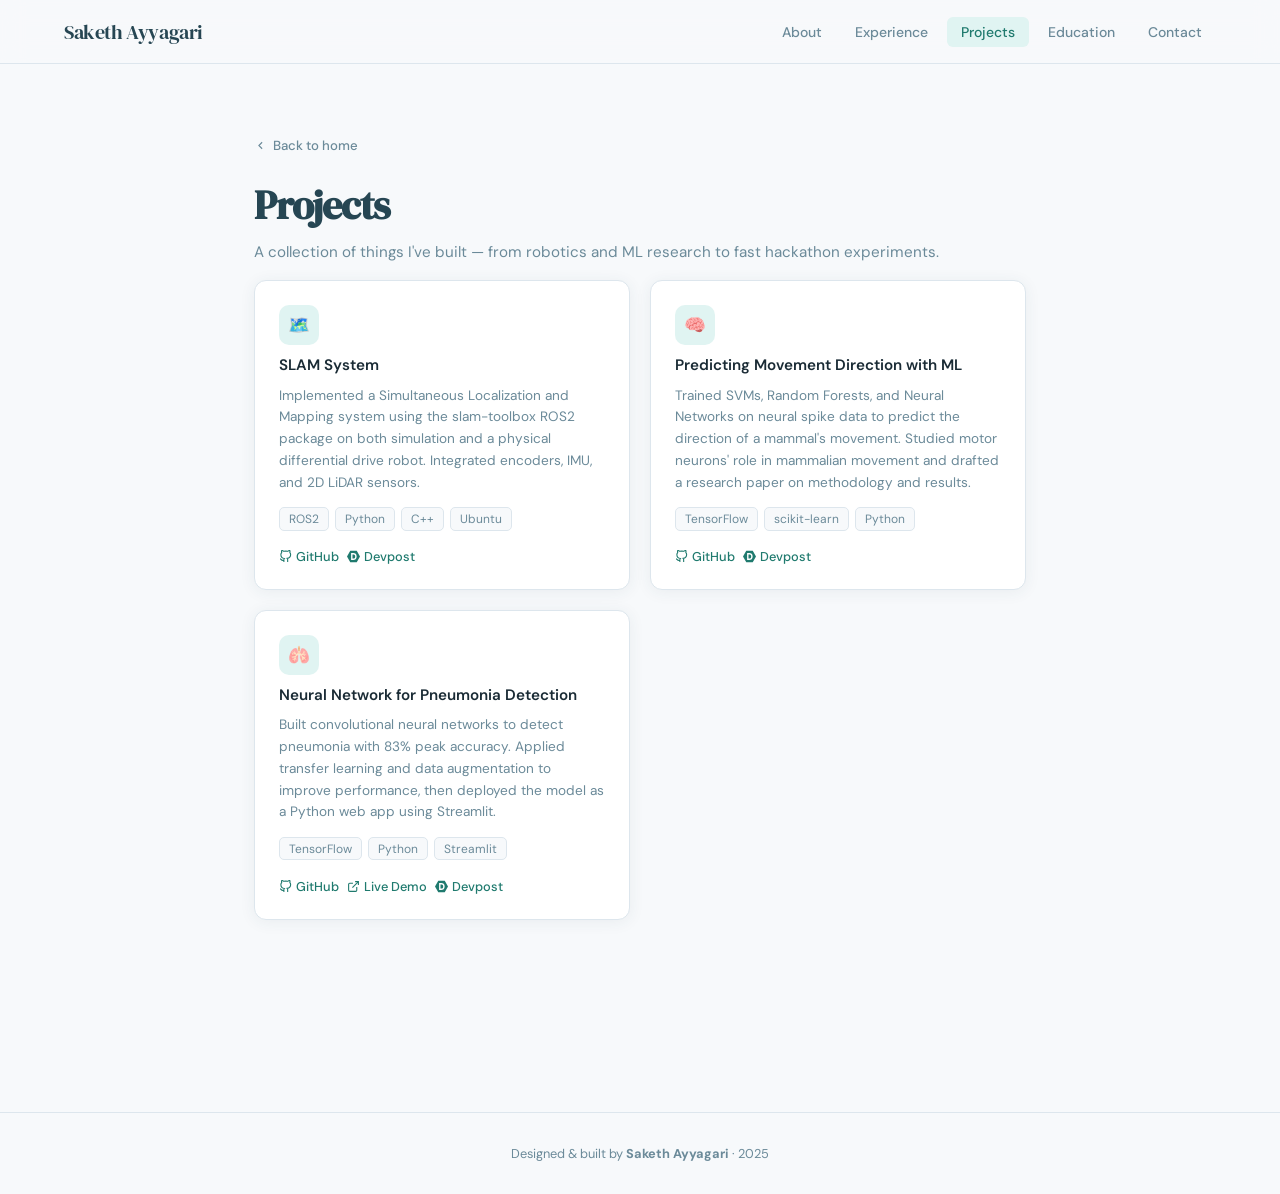
==== projects.html @ 6ca6ec4e "initial add" ====
<!DOCTYPE html>
<html lang="en">
<head>
  <meta charset="UTF-8" />
  <meta name="viewport" content="width=device-width, initial-scale=1.0"/>
  <title>Projects — Saketh Ayyagari</title>
  <link rel="preconnect" href="https://fonts.googleapis.com">
  <link rel="preconnect" href="https://fonts.gstatic.com" crossorigin>
  <link href="https://fonts.googleapis.com/css2?family=DM+Serif+Display:ital@0;1&family=DM+Sans:opsz,wght@9..40,300;9..40,400;9..40,500&display=swap" rel="stylesheet">
  <link rel="stylesheet" href="styles.css">
</head>
<body>

<nav id="navbar">
  <a href="index.html" class="nav-logo" style="text-decoration:none;">Saketh Ayyagari</a>
  <ul class="nav-links">
    <li><a href="index.html#about" class="nav-link">About</a></li>
    <li><a href="index.html#experience" class="nav-link">Experience</a></li>
    <li><a href="projects.html" class="nav-link active">Projects</a></li>
    <li><a href="index.html#education" class="nav-link">Education</a></li>
    <li><a href="index.html#contact" class="nav-link">Contact</a></li>
  </ul>
</nav>

<main>
  <div class="projects-page-header">
    <a href="index.html" class="back-link">
      <svg width="13" height="13" fill="none" stroke="currentColor" stroke-width="2" viewBox="0 0 24 24"><polyline points="15 18 9 12 15 6"/></svg>
      Back to home
    </a>
    <h1>Projects</h1>
    <p>A collection of things I've built — from robotics and ML research to fast hackathon experiments.</p>
  </div>

  <div class="section" style="max-width:900px;margin:0 auto;padding:0 clamp(1.5rem,5vw,2rem) 6rem;opacity:1;transform:none;">

    <!-- <div class="tab-bar">
      <button class="tab-btn active" data-tab="technical">&#9881;&#65039; &nbsp;Technical</button>
      <button class="tab-btn" data-tab="hackathon">&#9889; &nbsp;Hackathon</button>
    </div> -->

    <!-- TECHNICAL PROJECTS -->
    <div class="tab-panel active" id="tab-technical">
      <div class="projects-grid">

        <div class="project-card">
          <div class="project-icon">🗺️</div>
          <div class="project-title">SLAM System</div>
          <p class="project-desc">Implemented a Simultaneous Localization and Mapping system using the slam-toolbox ROS2 package on both simulation and a physical differential drive robot. Integrated encoders, IMU, and 2D LiDAR sensors.</p>
          <div class="project-tags">
            <span class="project-tag">ROS2</span>
            <span class="project-tag">Python</span>
            <span class="project-tag">C++</span>
            <span class="project-tag">Ubuntu</span>
          </div>
          <div class="project-links">
            <a href="#"><svg width="13" height="13" viewBox="0 0 24 24" fill="none" stroke="currentColor" stroke-width="2"><path d="M9 19c-5 1.5-5-2.5-7-3m14 6v-3.87a3.37 3.37 0 0 0-.94-2.61c3.14-.35 6.44-1.54 6.44-7A5.44 5.44 0 0 0 20 4.77 5.07 5.07 0 0 0 19.91 1S18.73.65 16 2.48a13.38 13.38 0 0 0-7 0C6.27.65 5.09 1 5.09 1A5.07 5.07 0 0 0 5 4.77a5.44 5.44 0 0 0-1.5 3.78c0 5.42 3.3 6.61 6.44 7A3.37 3.37 0 0 0 9 18.13V22"/></svg> GitHub</a>
            <a href="#"><svg width="13" height="13" viewBox="0 0 24 24" fill="currentColor"><path d="M6.002 1.61 0 12.004 6.002 22.39h11.996L24 12.004 17.998 1.61zm1.593 4.084h3.947c3.605 0 6.276 1.695 6.276 6.31 0 4.436-2.754 6.396-6.276 6.396H7.595zm2.517 2.449v7.686h1.43c2.106 0 3.610-1.12 3.610-3.943 0-2.745-1.504-3.743-3.61-3.743z"/></svg> Devpost</a>
          </div>
        </div>

        <div class="project-card">
          <div class="project-icon">🧠</div>
          <div class="project-title">Predicting Movement Direction with ML</div>
          <p class="project-desc">Trained SVMs, Random Forests, and Neural Networks on neural spike data to predict the direction of a mammal's movement. Studied motor neurons' role in mammalian movement and drafted a research paper on methodology and results.</p>
          <div class="project-tags">
            <span class="project-tag">TensorFlow</span>
            <span class="project-tag">scikit-learn</span>
            <span class="project-tag">Python</span>
          </div>
          <div class="project-links">
            <a href="#"><svg width="13" height="13" viewBox="0 0 24 24" fill="none" stroke="currentColor" stroke-width="2"><path d="M9 19c-5 1.5-5-2.5-7-3m14 6v-3.87a3.37 3.37 0 0 0-.94-2.61c3.14-.35 6.44-1.54 6.44-7A5.44 5.44 0 0 0 20 4.77 5.07 5.07 0 0 0 19.91 1S18.73.65 16 2.48a13.38 13.38 0 0 0-7 0C6.27.65 5.09 1 5.09 1A5.07 5.07 0 0 0 5 4.77a5.44 5.44 0 0 0-1.5 3.78c0 5.42 3.3 6.61 6.44 7A3.37 3.37 0 0 0 9 18.13V22"/></svg> GitHub</a>
            <a href="#"><svg width="13" height="13" viewBox="0 0 24 24" fill="currentColor"><path d="M6.002 1.61 0 12.004 6.002 22.39h11.996L24 12.004 17.998 1.61zm1.593 4.084h3.947c3.605 0 6.276 1.695 6.276 6.31 0 4.436-2.754 6.396-6.276 6.396H7.595zm2.517 2.449v7.686h1.43c2.106 0 3.610-1.12 3.610-3.943 0-2.745-1.504-3.743-3.61-3.743z"/></svg> Devpost</a>
          </div>
        </div>

        <div class="project-card">
          <div class="project-icon">🫁</div>
          <div class="project-title">Neural Network for Pneumonia Detection</div>
          <p class="project-desc">Built convolutional neural networks to detect pneumonia with 83% peak accuracy. Applied transfer learning and data augmentation to improve performance, then deployed the model as a Python web app using Streamlit.</p>
          <div class="project-tags">
            <span class="project-tag">TensorFlow</span>
            <span class="project-tag">Python</span>
            <span class="project-tag">Streamlit</span>
          </div>
          <div class="project-links">
            <a href="#"><svg width="13" height="13" viewBox="0 0 24 24" fill="none" stroke="currentColor" stroke-width="2"><path d="M9 19c-5 1.5-5-2.5-7-3m14 6v-3.87a3.37 3.37 0 0 0-.94-2.61c3.14-.35 6.44-1.54 6.44-7A5.44 5.44 0 0 0 20 4.77 5.07 5.07 0 0 0 19.91 1S18.73.65 16 2.48a13.38 13.38 0 0 0-7 0C6.27.65 5.09 1 5.09 1A5.07 5.07 0 0 0 5 4.77a5.44 5.44 0 0 0-1.5 3.78c0 5.42 3.3 6.61 6.44 7A3.37 3.37 0 0 0 9 18.13V22"/></svg> GitHub</a>
            <a href="#"><svg width="13" height="13" viewBox="0 0 24 24" fill="none" stroke="currentColor" stroke-width="2"><path d="M18 13v6a2 2 0 0 1-2 2H5a2 2 0 0 1-2-2V8a2 2 0 0 1 2-2h6"/><polyline points="15 3 21 3 21 9"/><line x1="10" y1="14" x2="21" y2="3"/></svg> Live Demo</a>
            <a href="#"><svg width="13" height="13" viewBox="0 0 24 24" fill="currentColor"><path d="M6.002 1.61 0 12.004 6.002 22.39h11.996L24 12.004 17.998 1.61zm1.593 4.084h3.947c3.605 0 6.276 1.695 6.276 6.31 0 4.436-2.754 6.396-6.276 6.396H7.595zm2.517 2.449v7.686h1.43c2.106 0 3.610-1.12 3.610-3.943 0-2.745-1.504-3.743-3.61-3.743z"/></svg> Devpost</a>
          </div>
        </div>

        <!-- HACKATHON PROJECTS -->
        <!-- <div class="project-card">
          <div style="display:flex;align-items:center;justify-content:space-between;gap:0.5rem;flex-wrap:wrap;margin-bottom:0.25rem;">
            <div class="project-icon">&#127942;</div>
            <span class="hackathon-badge">&#127885; 1st Place</span>
          </div>
          <div class="project-title">HackProject One</div>
          <div class="project-award">HackathonName 2024 &nbsp;&middot;&nbsp; Best Overall</div>
          <p class="project-desc" style="margin-top:0.5rem;">Built in 24 hours — describe the problem you tackled, what you built, and what made it stand out to the judges.</p>
          <div class="project-tags">
            <span class="project-tag">React</span>
            <span class="project-tag">OpenAI API</span>
            <span class="project-tag">Firebase</span>
          </div>
          <div class="project-links">
            <a href="#"><svg width="13" height="13" viewBox="0 0 24 24" fill="none" stroke="currentColor" stroke-width="2"><path d="M9 19c-5 1.5-5-2.5-7-3m14 6v-3.87a3.37 3.37 0 0 0-.94-2.61c3.14-.35 6.44-1.54 6.44-7A5.44 5.44 0 0 0 20 4.77 5.07 5.07 0 0 0 19.91 1S18.73.65 16 2.48a13.38 13.38 0 0 0-7 0C6.27.65 5.09 1 5.09 1A5.07 5.07 0 0 0 5 4.77a5.44 5.44 0 0 0-1.5 3.78c0 5.42 3.3 6.61 6.44 7A3.37 3.37 0 0 0 9 18.13V22"/></svg> GitHub</a>
            <a href="#"><svg width="13" height="13" viewBox="0 0 24 24" fill="none" stroke="currentColor" stroke-width="2"><path d="M18 13v6a2 2 0 0 1-2 2H5a2 2 0 0 1-2-2V8a2 2 0 0 1 2-2h6"/><polyline points="15 3 21 3 21 9"/><line x1="10" y1="14" x2="21" y2="3"/></svg> Devpost</a>
          </div>
        </div>

        <div class="project-card">
          <div style="display:flex;align-items:center;justify-content:space-between;gap:0.5rem;flex-wrap:wrap;margin-bottom:0.25rem;">
            <div class="project-icon">&#9889;</div>
            <span class="hackathon-badge">&#129352; 2nd Place</span>
          </div>
          <div class="project-title">HackProject Two</div>
          <div class="project-award">HackathonName 2023 &nbsp;&middot;&nbsp; Best Use of AI</div>
          <p class="project-desc" style="margin-top:0.5rem;">Describe the concept, what you built over the weekend, and any interesting constraints or pivots you made under time pressure.</p>
          <div class="project-tags">
            <span class="project-tag">Python</span>
            <span class="project-tag">Flask</span>
            <span class="project-tag">Twilio</span>
          </div>
          <div class="project-links">
            <a href="#"><svg width="13" height="13" viewBox="0 0 24 24" fill="none" stroke="currentColor" stroke-width="2"><path d="M9 19c-5 1.5-5-2.5-7-3m14 6v-3.87a3.37 3.37 0 0 0-.94-2.61c3.14-.35 6.44-1.54 6.44-7A5.44 5.44 0 0 0 20 4.77 5.07 5.07 0 0 0 19.91 1S18.73.65 16 2.48a13.38 13.38 0 0 0-7 0C6.27.65 5.09 1 5.09 1A5.07 5.07 0 0 0 5 4.77a5.44 5.44 0 0 0-1.5 3.78c0 5.42 3.3 6.61 6.44 7A3.37 3.37 0 0 0 9 18.13V22"/></svg> GitHub</a>
            <a href="#"><svg width="13" height="13" viewBox="0 0 24 24" fill="none" stroke="currentColor" stroke-width="2"><path d="M18 13v6a2 2 0 0 1-2 2H5a2 2 0 0 1-2-2V8a2 2 0 0 1 2-2h6"/><polyline points="15 3 21 3 21 9"/><line x1="10" y1="14" x2="21" y2="3"/></svg> Devpost</a>
          </div>
        </div>

        <div class="project-card">
          <div style="display:flex;align-items:center;justify-content:space-between;gap:0.5rem;flex-wrap:wrap;margin-bottom:0.25rem;">
            <div class="project-icon">&#127760;</div>
          </div>
          <div class="project-title">HackProject Three</div>
          <div class="project-award">HackathonName 2022</div>
          <p class="project-desc" style="margin-top:0.5rem;">Not every hackathon project wins, but they all teach you something. Share what you built, what you learned, and what you'd do differently.</p>
          <div class="project-tags">
            <span class="project-tag">Vue.js</span>
            <span class="project-tag">Supabase</span>
            <span class="project-tag">Mapbox</span>
          </div>
          <div class="project-links">
            <a href="#"><svg width="13" height="13" viewBox="0 0 24 24" fill="none" stroke="currentColor" stroke-width="2"><path d="M9 19c-5 1.5-5-2.5-7-3m14 6v-3.87a3.37 3.37 0 0 0-.94-2.61c3.14-.35 6.44-1.54 6.44-7A5.44 5.44 0 0 0 20 4.77 5.07 5.07 0 0 0 19.91 1S18.73.65 16 2.48a13.38 13.38 0 0 0-7 0C6.27.65 5.09 1 5.09 1A5.07 5.07 0 0 0 5 4.77a5.44 5.44 0 0 0-1.5 3.78c0 5.42 3.3 6.61 6.44 7A3.37 3.37 0 0 0 9 18.13V22"/></svg> GitHub</a>
          </div>
        </div> -->

      </div>
    </div>

    <!-- HACKATHON PROJECTS -->
    <div class="tab-panel" id="tab-hackathon">
      <div class="projects-grid">

        <div class="project-card">
          <div style="display:flex;align-items:center;justify-content:space-between;gap:0.5rem;flex-wrap:wrap;margin-bottom:0.25rem;">
            <div class="project-icon">&#127942;</div>
            <span class="hackathon-badge">&#127885; 1st Place</span>
          </div>
          <div class="project-title">HackProject One</div>
          <div class="project-award">HackathonName 2024 &nbsp;&middot;&nbsp; Best Overall</div>
          <p class="project-desc" style="margin-top:0.5rem;">Built in 24 hours — describe the problem you tackled, what you built, and what made it stand out to the judges.</p>
          <div class="project-tags">
            <span class="project-tag">React</span>
            <span class="project-tag">OpenAI API</span>
            <span class="project-tag">Firebase</span>
          </div>
          <div class="project-links">
            <a href="#"><svg width="13" height="13" viewBox="0 0 24 24" fill="none" stroke="currentColor" stroke-width="2"><path d="M9 19c-5 1.5-5-2.5-7-3m14 6v-3.87a3.37 3.37 0 0 0-.94-2.61c3.14-.35 6.44-1.54 6.44-7A5.44 5.44 0 0 0 20 4.77 5.07 5.07 0 0 0 19.91 1S18.73.65 16 2.48a13.38 13.38 0 0 0-7 0C6.27.65 5.09 1 5.09 1A5.07 5.07 0 0 0 5 4.77a5.44 5.44 0 0 0-1.5 3.78c0 5.42 3.3 6.61 6.44 7A3.37 3.37 0 0 0 9 18.13V22"/></svg> GitHub</a>
            <a href="#"><svg width="13" height="13" viewBox="0 0 24 24" fill="none" stroke="currentColor" stroke-width="2"><path d="M18 13v6a2 2 0 0 1-2 2H5a2 2 0 0 1-2-2V8a2 2 0 0 1 2-2h6"/><polyline points="15 3 21 3 21 9"/><line x1="10" y1="14" x2="21" y2="3"/></svg> Devpost</a>
          </div>
        </div>

        <div class="project-card">
          <div style="display:flex;align-items:center;justify-content:space-between;gap:0.5rem;flex-wrap:wrap;margin-bottom:0.25rem;">
            <div class="project-icon">&#9889;</div>
            <span class="hackathon-badge">&#129352; 2nd Place</span>
          </div>
          <div class="project-title">HackProject Two</div>
          <div class="project-award">HackathonName 2023 &nbsp;&middot;&nbsp; Best Use of AI</div>
          <p class="project-desc" style="margin-top:0.5rem;">Describe the concept, what you built over the weekend, and any interesting constraints or pivots you made under time pressure.</p>
          <div class="project-tags">
            <span class="project-tag">Python</span>
            <span class="project-tag">Flask</span>
            <span class="project-tag">Twilio</span>
          </div>
          <div class="project-links">
            <a href="#"><svg width="13" height="13" viewBox="0 0 24 24" fill="none" stroke="currentColor" stroke-width="2"><path d="M9 19c-5 1.5-5-2.5-7-3m14 6v-3.87a3.37 3.37 0 0 0-.94-2.61c3.14-.35 6.44-1.54 6.44-7A5.44 5.44 0 0 0 20 4.77 5.07 5.07 0 0 0 19.91 1S18.73.65 16 2.48a13.38 13.38 0 0 0-7 0C6.27.65 5.09 1 5.09 1A5.07 5.07 0 0 0 5 4.77a5.44 5.44 0 0 0-1.5 3.78c0 5.42 3.3 6.61 6.44 7A3.37 3.37 0 0 0 9 18.13V22"/></svg> GitHub</a>
            <a href="#"><svg width="13" height="13" viewBox="0 0 24 24" fill="none" stroke="currentColor" stroke-width="2"><path d="M18 13v6a2 2 0 0 1-2 2H5a2 2 0 0 1-2-2V8a2 2 0 0 1 2-2h6"/><polyline points="15 3 21 3 21 9"/><line x1="10" y1="14" x2="21" y2="3"/></svg> Devpost</a>
          </div>
        </div>

        <div class="project-card">
          <div style="display:flex;align-items:center;justify-content:space-between;gap:0.5rem;flex-wrap:wrap;margin-bottom:0.25rem;">
            <div class="project-icon">&#127760;</div>
          </div>
          <div class="project-title">HackProject Three</div>
          <div class="project-award">HackathonName 2022</div>
          <p class="project-desc" style="margin-top:0.5rem;">Not every hackathon project wins, but they all teach you something. Share what you built, what you learned, and what you'd do differently.</p>
          <div class="project-tags">
            <span class="project-tag">Vue.js</span>
            <span class="project-tag">Supabase</span>
            <span class="project-tag">Mapbox</span>
          </div>
          <div class="project-links">
            <a href="#"><svg width="13" height="13" viewBox="0 0 24 24" fill="none" stroke="currentColor" stroke-width="2"><path d="M9 19c-5 1.5-5-2.5-7-3m14 6v-3.87a3.37 3.37 0 0 0-.94-2.61c3.14-.35 6.44-1.54 6.44-7A5.44 5.44 0 0 0 20 4.77 5.07 5.07 0 0 0 19.91 1S18.73.65 16 2.48a13.38 13.38 0 0 0-7 0C6.27.65 5.09 1 5.09 1A5.07 5.07 0 0 0 5 4.77a5.44 5.44 0 0 0-1.5 3.78c0 5.42 3.3 6.61 6.44 7A3.37 3.37 0 0 0 9 18.13V22"/></svg> GitHub</a>
          </div>
        </div>

      </div>
    </div>

  </div>
</main>

<footer>
  <p>Designed &amp; built by <strong>Saketh Ayyagari</strong> &middot; 2025</p>
</footer>

<script>
  const tabBtns = document.querySelectorAll('.tab-btn');
  const tabPanels = document.querySelectorAll('.tab-panel');
  tabBtns.forEach(btn => {
    btn.addEventListener('click', () => {
      tabBtns.forEach(b => b.classList.remove('active'));
      tabPanels.forEach(p => p.classList.remove('active'));
      btn.classList.add('active');
      document.getElementById('tab-' + btn.dataset.tab).classList.add('active');
    });
  });
</script>

</body>
</html>
---- styles.css ----
*, *::before, *::after { box-sizing: border-box; margin: 0; padding: 0; }

:root {
  --bg: #f7f9fb;
  --surface: #ffffff;
  --border: #dde6ed;
  --teal: #2a9d8f;
  --teal-light: #e0f4f2;
  --teal-dark: #1f7a6e;
  --blue: #264653;
  --text: #1a2b35;
  --muted: #6b8a99;
  --radius: 12px;
  --shadow: 0 2px 16px rgba(38,70,83,0.07);
}

html { scroll-behavior: smooth; }

body {
  font-family: 'DM Sans', sans-serif;
  background: var(--bg);
  color: var(--text);
  min-height: 100vh;
}

/* ── NAV ── */
nav {
  position: sticky;
  top: 0;
  z-index: 100;
  background: rgba(247,249,251,0.88);
  backdrop-filter: blur(12px);
  border-bottom: 1px solid var(--border);
  display: flex;
  align-items: center;
  justify-content: space-between;
  padding: 0 clamp(1.5rem, 5vw, 4rem);
  height: 64px;
}

.nav-logo {
  font-family: 'DM Serif Display', serif;
  font-size: 1.25rem;
  color: var(--blue);
  letter-spacing: -0.02em;
}

.nav-links {
  display: flex;
  gap: 0.25rem;
  list-style: none;
}

.nav-links a {
  text-decoration: none;
  color: var(--muted);
  font-size: 0.875rem;
  font-weight: 500;
  padding: 0.4rem 0.9rem;
  border-radius: 6px;
  transition: color 0.2s, background 0.2s;
}

.nav-links a:hover,
.nav-links a.active {
  color: var(--teal-dark);
  background: var(--teal-light);
}

/* ── HERO ── */
.hero {
  max-width: 900px;
  margin: 0 auto;
  padding: clamp(3rem, 8vw, 6rem) clamp(1.5rem, 5vw, 2rem) clamp(2rem, 5vw, 3rem);
  display: flex;
  align-items: center;
  gap: 3rem;
}

.hero-photo {
  flex-shrink: 0;
  width: 130px;
  height: 130px;
  border-radius: 50%;
  background: linear-gradient(135deg, var(--teal-light), #b2e0da);
  border: 3px solid var(--teal);
  display: flex;
  align-items: center;
  justify-content: center;
  overflow: hidden;
}

.hero-photo svg {
  width: 70px;
  height: 70px;
  color: var(--teal);
}

.hero-text h1 {
  font-family: 'DM Serif Display', serif;
  font-size: clamp(2rem, 4vw, 2.75rem);
  color: var(--blue);
  line-height: 1.15;
  letter-spacing: -0.03em;
}

.hero-text h1 em {
  font-style: italic;
  color: var(--teal);
}

.hero-text p {
  margin-top: 0.75rem;
  color: var(--muted);
  font-size: 1rem;
  line-height: 1.6;
  max-width: 480px;
}

.hero-actions {
  margin-top: 1.5rem;
  display: flex;
  gap: 0.75rem;
  flex-wrap: wrap;
}

/* ── BUTTONS ── */
.btn {
  display: inline-flex;
  align-items: center;
  gap: 0.4rem;
  padding: 0.55rem 1.2rem;
  border-radius: 8px;
  font-family: 'DM Sans', sans-serif;
  font-size: 0.875rem;
  font-weight: 500;
  cursor: pointer;
  text-decoration: none;
  transition: transform 0.15s, box-shadow 0.15s, background 0.2s;
}

.btn:active { transform: translateY(1px); }

.btn-primary {
  background: var(--teal);
  color: #fff;
  border: none;
  box-shadow: 0 2px 8px rgba(42,157,143,0.3);
}

.btn-primary:hover { background: var(--teal-dark); box-shadow: 0 4px 14px rgba(42,157,143,0.35); }

.btn-outline {
  background: transparent;
  color: var(--teal-dark);
  border: 1.5px solid var(--teal);
}

.btn-outline:hover { background: var(--teal-light); }

/* ── MAIN LAYOUT ── */
main {
  max-width: 900px;
  margin: 0 auto;
  padding: 0 clamp(1.5rem, 5vw, 2rem) 6rem;
}

/* ── SECTIONS ── */
.section {
  margin-bottom: 5rem;
}

.section.js-animate {
  opacity: 0;
  transform: translateY(24px);
  transition: opacity 0.55s ease, transform 0.55s ease;
}

.section.js-animate.visible {
  opacity: 1;
  transform: translateY(0);
}

.section-header {
  display: flex;
  align-items: center;
  gap: 1rem;
  margin-bottom: 2rem;
}

.section-header h2 {
  font-family: 'DM Serif Display', serif;
  font-size: 1.6rem;
  color: var(--blue);
  letter-spacing: -0.02em;
}

.section-line {
  flex: 1;
  height: 1px;
  background: var(--border);
}

/* ── ABOUT ── */
.about-grid {
  display: grid;
  grid-template-columns: 1fr 1fr;
  gap: 1.25rem;
}

@media (max-width: 600px) { .about-grid { grid-template-columns: 1fr; } }

.about-card {
  background: var(--surface);
  border: 1px solid var(--border);
  border-radius: var(--radius);
  padding: 1.5rem;
  box-shadow: var(--shadow);
}

.about-card p {
  color: var(--muted);
  font-size: 0.925rem;
  line-height: 1.7;
}

.about-card.wide { grid-column: 1 / -1; }

.about-card h3 {
  font-size: 0.75rem;
  font-weight: 500;
  letter-spacing: 0.08em;
  text-transform: uppercase;
  color: var(--teal);
  margin-bottom: 0.6rem;
}

/* ── SKILLS ── */
.skills-list {
  display: flex;
  flex-wrap: wrap;
  gap: 0.5rem;
  margin-top: 0.75rem;
}

.skill-tag {
  background: var(--teal-light);
  color: var(--teal-dark);
  border: 1px solid #b2ddd8;
  border-radius: 6px;
  padding: 0.3rem 0.75rem;
  font-size: 0.825rem;
  font-weight: 500;
}

/* ── WORK EXPERIENCE ── */
.timeline {
  display: flex;
  flex-direction: column;
}

.timeline-item {
  display: flex;
  gap: 1.5rem;
}

.timeline-left {
  display: flex;
  flex-direction: column;
  align-items: center;
  width: 20px;
  flex-shrink: 0;
  padding-top: 4px;
}

.timeline-dot {
  width: 12px;
  height: 12px;
  border-radius: 50%;
  background: var(--teal);
  border: 2px solid var(--bg);
  outline: 2px solid var(--teal);
  flex-shrink: 0;
}

.timeline-line {
  flex: 1;
  width: 1.5px;
  background: var(--border);
  margin-top: 4px;
}

.timeline-item:last-child .timeline-line { display: none; }

.timeline-content {
  background: var(--surface);
  border: 1px solid var(--border);
  border-radius: var(--radius);
  padding: 1.25rem 1.5rem;
  margin-bottom: 1.25rem;
  flex: 1;
  box-shadow: var(--shadow);
}

.job-header {
  display: flex;
  justify-content: space-between;
  align-items: flex-start;
  gap: 1rem;
  flex-wrap: wrap;
}

.job-title {
  font-weight: 600;
  font-size: 0.975rem;
  color: var(--text);
}

.job-company {
  font-size: 0.875rem;
  color: var(--teal-dark);
  font-weight: 500;
  margin-top: 0.15rem;
}

.job-date {
  font-size: 0.78rem;
  color: var(--muted);
  white-space: nowrap;
  background: var(--bg);
  border: 1px solid var(--border);
  border-radius: 5px;
  padding: 0.2rem 0.6rem;
}

.job-desc {
  margin-top: 0.75rem;
  font-size: 0.88rem;
  color: var(--muted);
  line-height: 1.65;
}

.job-desc li {
  margin-left: 1rem;
  margin-bottom: 0.3rem;
}

/* ── PROJECTS ── */
.projects-grid {
  display: grid;
  grid-template-columns: repeat(auto-fill, minmax(260px, 1fr));
  gap: 1.25rem;
}

.project-card {
  background: var(--surface);
  border: 1px solid var(--border);
  border-radius: var(--radius);
  padding: 1.5rem;
  box-shadow: var(--shadow);
  display: flex;
  flex-direction: column;
  gap: 0.6rem;
  transition: transform 0.2s, box-shadow 0.2s;
}

.project-card:hover {
  transform: translateY(-3px);
  box-shadow: 0 8px 28px rgba(38,70,83,0.11);
}

.project-icon {
  width: 40px;
  height: 40px;
  border-radius: 10px;
  background: var(--teal-light);
  display: flex;
  align-items: center;
  justify-content: center;
  font-size: 1.1rem;
}

.project-title {
  font-weight: 600;
  font-size: 0.95rem;
  color: var(--text);
}

.project-desc {
  font-size: 0.85rem;
  color: var(--muted);
  line-height: 1.6;
  flex: 1;
}

.project-tags {
  display: flex;
  flex-wrap: wrap;
  gap: 0.4rem;
  margin-top: 0.25rem;
}

.project-tag {
  font-size: 0.75rem;
  background: var(--bg);
  color: var(--muted);
  border: 1px solid var(--border);
  border-radius: 5px;
  padding: 0.18rem 0.55rem;
}

.project-links {
  display: flex;
  gap: 0.5rem;
  margin-top: 0.5rem;
}

.project-links a {
  font-size: 0.8rem;
  color: var(--teal-dark);
  text-decoration: none;
  font-weight: 500;
  display: flex;
  align-items: center;
  gap: 0.25rem;
  transition: color 0.15s;
}

.project-links a:hover { color: var(--teal); }

/* ── CONTACT ── */
.contact-info h3 {
  font-family: 'DM Serif Display', serif;
  font-size: 1.2rem;
  color: var(--blue);
  margin-bottom: 0.5rem;
}

.contact-info p {
  font-size: 0.88rem;
  color: var(--muted);
  line-height: 1.65;
  margin-bottom: 1.25rem;
}

.social-links {
  display: flex;
  flex-direction: column;
  gap: 0.6rem;
}

.social-link {
  display: flex;
  align-items: center;
  gap: 0.65rem;
  font-size: 0.875rem;
  color: var(--text);
  text-decoration: none;
  font-weight: 500;
  transition: color 0.15s;
}

.social-link:hover { color: var(--teal); }

.social-icon {
  width: 34px;
  height: 34px;
  border-radius: 8px;
  background: var(--teal-light);
  display: flex;
  align-items: center;
  justify-content: center;
  color: var(--teal-dark);
  flex-shrink: 0;
}

/* ── FOOTER ── */
footer {
  border-top: 1px solid var(--border);
  text-align: center;
  padding: 2rem 1rem;
  font-size: 0.8rem;
  color: var(--muted);
}

/* ── PROJECTS TEASER ── */
.projects-teaser {
  display: flex;
  flex-direction: column;
  gap: 1.5rem;
}

.teaser-text p {
  color: var(--muted);
  font-size: 0.925rem;
  line-height: 1.7;
  max-width: 560px;
}

.teaser-cards {
  display: grid;
  grid-template-columns: 1fr 1fr;
  gap: 1rem;
}

@media (max-width: 500px) { .teaser-cards { grid-template-columns: 1fr; } }

.teaser-card {
  background: var(--surface);
  border: 1px solid var(--border);
  border-radius: var(--radius);
  padding: 1.25rem 1.5rem;
  box-shadow: var(--shadow);
  display: flex;
  flex-direction: column;
  gap: 0.35rem;
}

.teaser-card-icon { font-size: 1.4rem; margin-bottom: 0.15rem; }

.teaser-card-label {
  font-weight: 600;
  font-size: 0.925rem;
  color: var(--text);
}

.teaser-card-desc {
  font-size: 0.83rem;
  color: var(--muted);
  line-height: 1.55;
}

.teaser-btn { align-self: flex-start; }

/* ── EDUCATION ── */
.edu-card {
  background: var(--surface);
  border: 1px solid var(--border);
  border-radius: var(--radius);
  padding: 1.5rem;
  box-shadow: var(--shadow);
}

.edu-header {
  display: flex;
  align-items: flex-start;
  gap: 1rem;
  flex-wrap: wrap;
  margin-bottom: 1.25rem;
}

.edu-icon {
  width: 44px;
  height: 44px;
  border-radius: 10px;
  background: var(--teal-light);
  display: flex;
  align-items: center;
  justify-content: center;
  font-size: 1.2rem;
  flex-shrink: 0;
}

.edu-main { flex: 1; }

.edu-school {
  font-weight: 700;
  font-size: 1rem;
  color: var(--text);
}

.edu-degree {
  font-size: 0.875rem;
  color: var(--teal-dark);
  font-weight: 500;
  margin-top: 0.2rem;
}

.edu-minor {
  color: var(--muted);
  font-weight: 400;
}

.edu-section-label {
  font-size: 0.72rem;
  font-weight: 500;
  letter-spacing: 0.08em;
  text-transform: uppercase;
  color: var(--teal);
  margin-bottom: 0.5rem;
}

/* ── PROJECTS PAGE ── */
.projects-page-header {
  max-width: 900px;
  margin: 0 auto;
  padding: clamp(2.5rem, 6vw, 4.5rem) clamp(1.5rem, 5vw, 2rem) 1rem;
}

.projects-page-header h1 {
  font-family: 'DM Serif Display', serif;
  font-size: clamp(1.8rem, 3.5vw, 2.5rem);
  color: var(--blue);
  letter-spacing: -0.03em;
}

.projects-page-header p {
  color: var(--muted);
  font-size: 0.95rem;
  margin-top: 0.5rem;
  line-height: 1.6;
}

.back-link {
  display: inline-flex;
  align-items: center;
  gap: 0.4rem;
  font-size: 0.825rem;
  font-weight: 500;
  color: var(--muted);
  text-decoration: none;
  margin-bottom: 1.5rem;
  transition: color 0.15s;
}

.back-link:hover { color: var(--teal); }

/* tabs */
.tab-bar {
  display: flex;
  gap: 0.25rem;
  border-bottom: 1px solid var(--border);
  margin-bottom: 2rem;
}

.tab-btn {
  background: none;
  border: none;
  cursor: pointer;
  font-family: 'DM Sans', sans-serif;
  font-size: 0.875rem;
  font-weight: 500;
  color: var(--muted);
  padding: 0.55rem 1.1rem;
  border-radius: 8px 8px 0 0;
  border-bottom: 2px solid transparent;
  margin-bottom: -1px;
  transition: color 0.18s, background 0.18s, border-color 0.18s;
}

.tab-btn:hover { color: var(--teal-dark); background: var(--teal-light); }

.tab-btn.active {
  color: var(--teal-dark);
  border-bottom-color: var(--teal);
  background: transparent;
}

.tab-panel { display: none; }
.tab-panel.active { display: block; }

.hackathon-badge {
  display: inline-flex;
  align-items: center;
  gap: 0.3rem;
  font-size: 0.7rem;
  font-weight: 600;
  letter-spacing: 0.06em;
  text-transform: uppercase;
  background: #fff3e0;
  color: #b45309;
  border: 1px solid #fcd5a0;
  border-radius: 5px;
  padding: 0.18rem 0.55rem;
}

.project-award {
  font-size: 0.78rem;
  color: #b45309;
  font-weight: 500;
  display: flex;
  align-items: center;
  gap: 0.25rem;
  margin-top: 0.1rem;
}
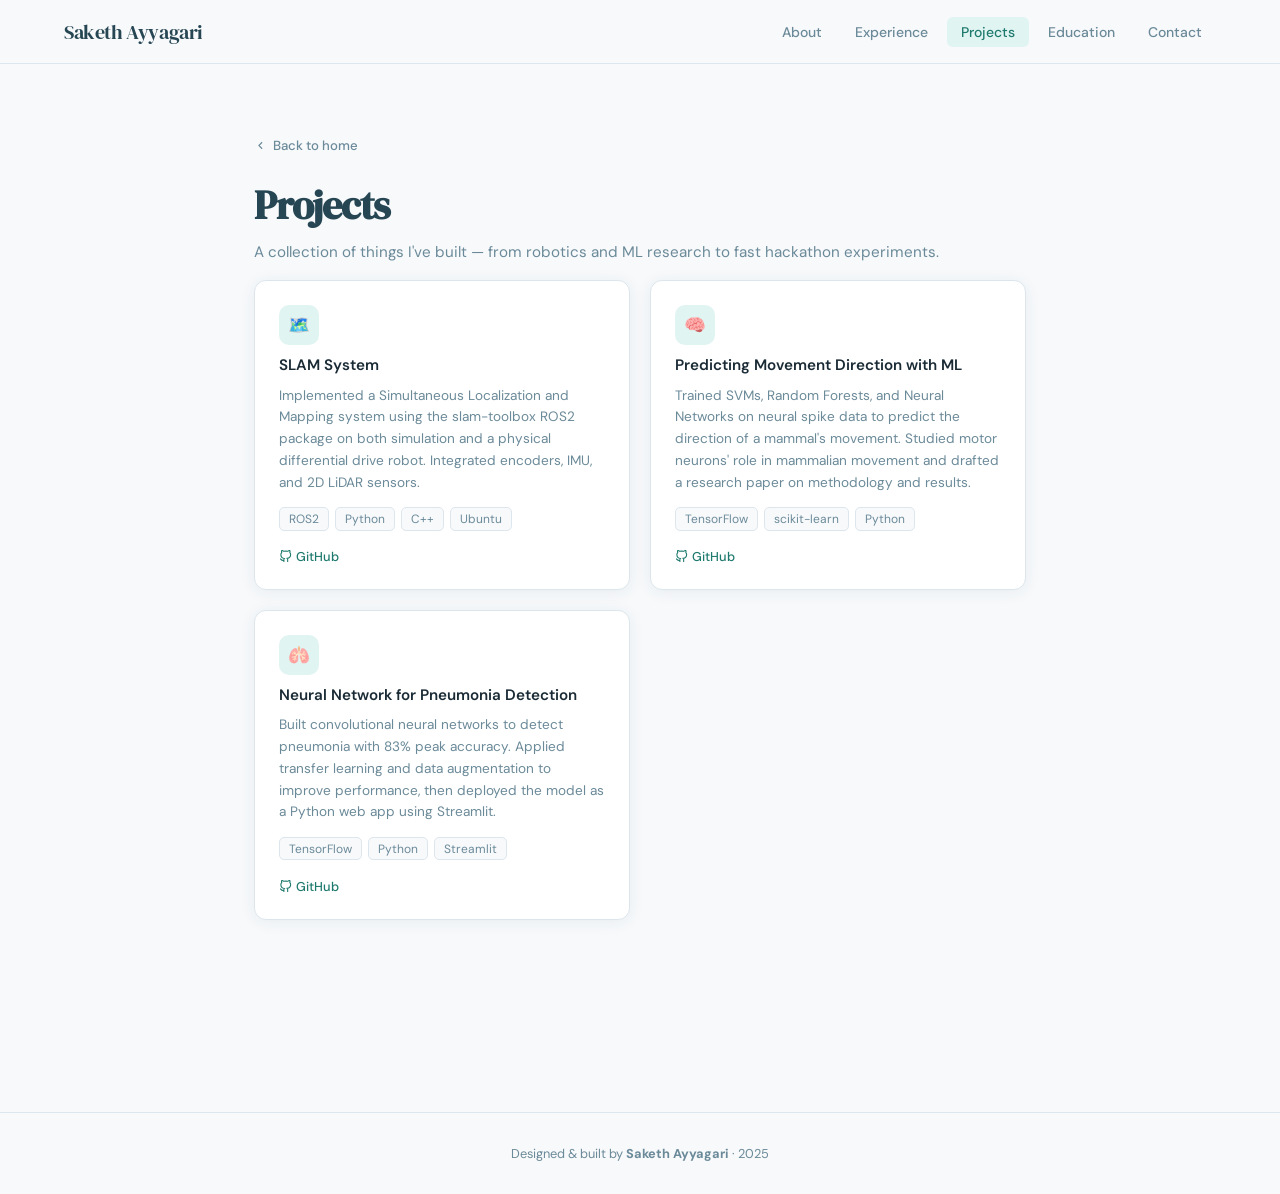
==== commit 08b5510e: "changed "projects" re-direction button to section instead of separate page. Added devpost handle, an" ====
--- a/projects.html
+++ b/projects.html
@@ -55,7 +55,6 @@
           </div>
           <div class="project-links">
             <a href="#"><svg width="13" height="13" viewBox="0 0 24 24" fill="none" stroke="currentColor" stroke-width="2"><path d="M9 19c-5 1.5-5-2.5-7-3m14 6v-3.87a3.37 3.37 0 0 0-.94-2.61c3.14-.35 6.44-1.54 6.44-7A5.44 5.44 0 0 0 20 4.77 5.07 5.07 0 0 0 19.91 1S18.73.65 16 2.48a13.38 13.38 0 0 0-7 0C6.27.65 5.09 1 5.09 1A5.07 5.07 0 0 0 5 4.77a5.44 5.44 0 0 0-1.5 3.78c0 5.42 3.3 6.61 6.44 7A3.37 3.37 0 0 0 9 18.13V22"/></svg> GitHub</a>
-            <a href="#"><svg width="13" height="13" viewBox="0 0 24 24" fill="currentColor"><path d="M6.002 1.61 0 12.004 6.002 22.39h11.996L24 12.004 17.998 1.61zm1.593 4.084h3.947c3.605 0 6.276 1.695 6.276 6.31 0 4.436-2.754 6.396-6.276 6.396H7.595zm2.517 2.449v7.686h1.43c2.106 0 3.610-1.12 3.610-3.943 0-2.745-1.504-3.743-3.61-3.743z"/></svg> Devpost</a>
           </div>
         </div>
 
@@ -70,7 +69,6 @@
           </div>
           <div class="project-links">
             <a href="#"><svg width="13" height="13" viewBox="0 0 24 24" fill="none" stroke="currentColor" stroke-width="2"><path d="M9 19c-5 1.5-5-2.5-7-3m14 6v-3.87a3.37 3.37 0 0 0-.94-2.61c3.14-.35 6.44-1.54 6.44-7A5.44 5.44 0 0 0 20 4.77 5.07 5.07 0 0 0 19.91 1S18.73.65 16 2.48a13.38 13.38 0 0 0-7 0C6.27.65 5.09 1 5.09 1A5.07 5.07 0 0 0 5 4.77a5.44 5.44 0 0 0-1.5 3.78c0 5.42 3.3 6.61 6.44 7A3.37 3.37 0 0 0 9 18.13V22"/></svg> GitHub</a>
-            <a href="#"><svg width="13" height="13" viewBox="0 0 24 24" fill="currentColor"><path d="M6.002 1.61 0 12.004 6.002 22.39h11.996L24 12.004 17.998 1.61zm1.593 4.084h3.947c3.605 0 6.276 1.695 6.276 6.31 0 4.436-2.754 6.396-6.276 6.396H7.595zm2.517 2.449v7.686h1.43c2.106 0 3.610-1.12 3.610-3.943 0-2.745-1.504-3.743-3.61-3.743z"/></svg> Devpost</a>
           </div>
         </div>
 
@@ -85,8 +83,6 @@
           </div>
           <div class="project-links">
             <a href="#"><svg width="13" height="13" viewBox="0 0 24 24" fill="none" stroke="currentColor" stroke-width="2"><path d="M9 19c-5 1.5-5-2.5-7-3m14 6v-3.87a3.37 3.37 0 0 0-.94-2.61c3.14-.35 6.44-1.54 6.44-7A5.44 5.44 0 0 0 20 4.77 5.07 5.07 0 0 0 19.91 1S18.73.65 16 2.48a13.38 13.38 0 0 0-7 0C6.27.65 5.09 1 5.09 1A5.07 5.07 0 0 0 5 4.77a5.44 5.44 0 0 0-1.5 3.78c0 5.42 3.3 6.61 6.44 7A3.37 3.37 0 0 0 9 18.13V22"/></svg> GitHub</a>
-            <a href="#"><svg width="13" height="13" viewBox="0 0 24 24" fill="none" stroke="currentColor" stroke-width="2"><path d="M18 13v6a2 2 0 0 1-2 2H5a2 2 0 0 1-2-2V8a2 2 0 0 1 2-2h6"/><polyline points="15 3 21 3 21 9"/><line x1="10" y1="14" x2="21" y2="3"/></svg> Live Demo</a>
-            <a href="#"><svg width="13" height="13" viewBox="0 0 24 24" fill="currentColor"><path d="M6.002 1.61 0 12.004 6.002 22.39h11.996L24 12.004 17.998 1.61zm1.593 4.084h3.947c3.605 0 6.276 1.695 6.276 6.31 0 4.436-2.754 6.396-6.276 6.396H7.595zm2.517 2.449v7.686h1.43c2.106 0 3.610-1.12 3.610-3.943 0-2.745-1.504-3.743-3.61-3.743z"/></svg> Devpost</a>
           </div>
         </div>
 
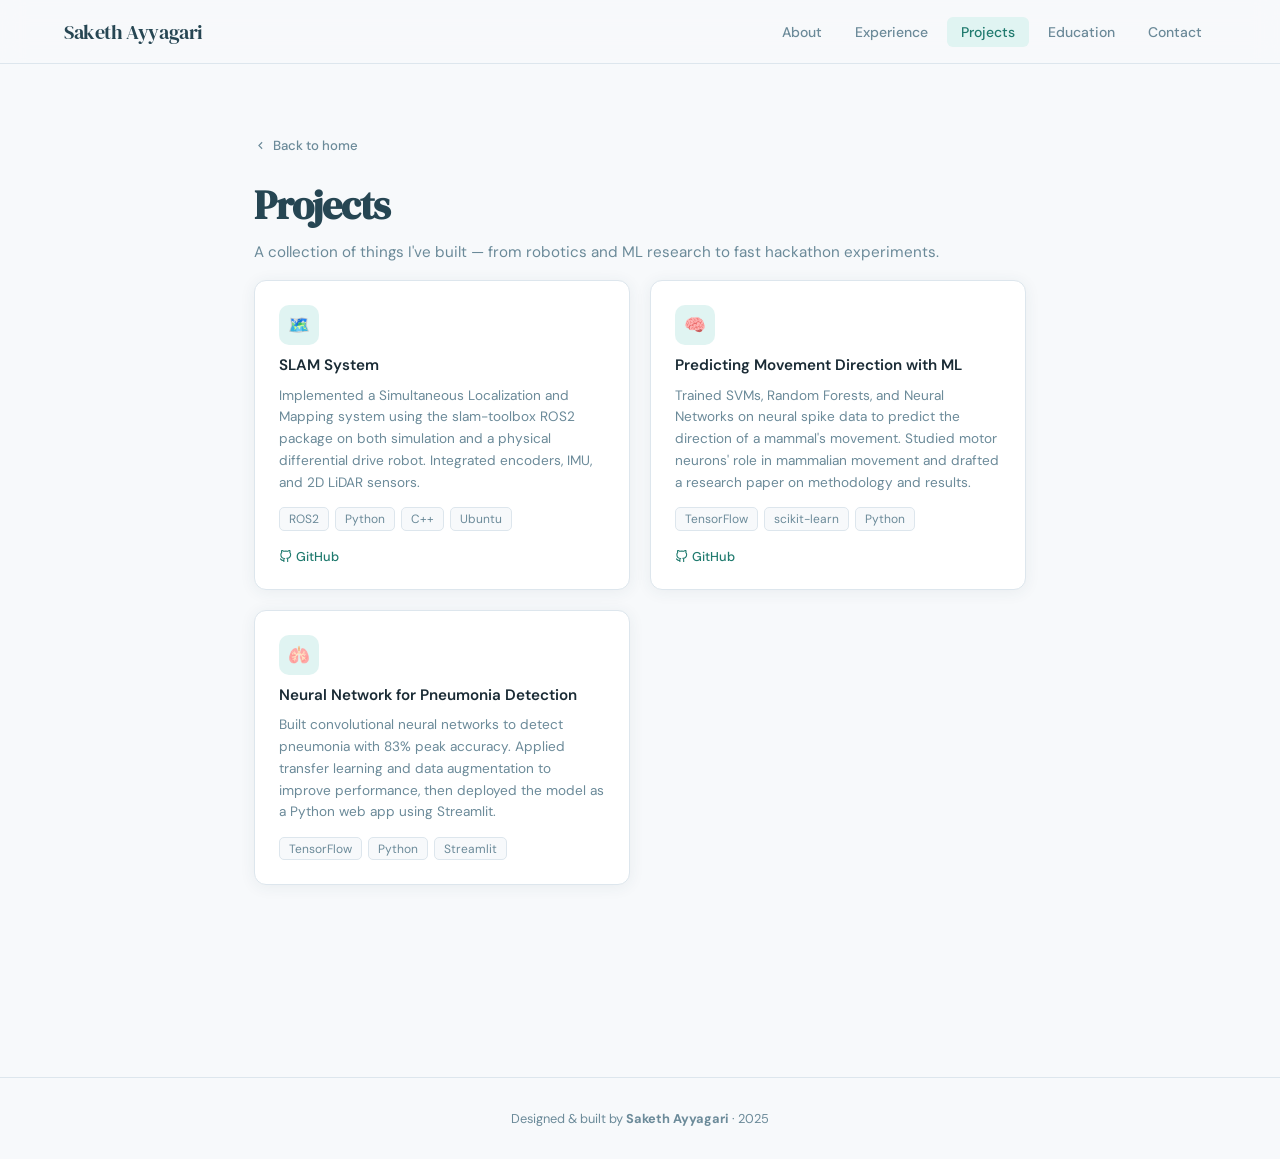
==== commit 45d287e2: "added github links to individual projects." ====
--- a/projects.html
+++ b/projects.html
@@ -54,7 +54,7 @@
             <span class="project-tag">Ubuntu</span>
           </div>
           <div class="project-links">
-            <a href="#"><svg width="13" height="13" viewBox="0 0 24 24" fill="none" stroke="currentColor" stroke-width="2"><path d="M9 19c-5 1.5-5-2.5-7-3m14 6v-3.87a3.37 3.37 0 0 0-.94-2.61c3.14-.35 6.44-1.54 6.44-7A5.44 5.44 0 0 0 20 4.77 5.07 5.07 0 0 0 19.91 1S18.73.65 16 2.48a13.38 13.38 0 0 0-7 0C6.27.65 5.09 1 5.09 1A5.07 5.07 0 0 0 5 4.77a5.44 5.44 0 0 0-1.5 3.78c0 5.42 3.3 6.61 6.44 7A3.37 3.37 0 0 0 9 18.13V22"/></svg> GitHub</a>
+            <a href="https://github.com/Saketh-Ayyagari/SLAM-ROS2-Backend"><svg width="13" height="13" viewBox="0 0 24 24" fill="none" stroke="currentColor" stroke-width="2"><path d="M9 19c-5 1.5-5-2.5-7-3m14 6v-3.87a3.37 3.37 0 0 0-.94-2.61c3.14-.35 6.44-1.54 6.44-7A5.44 5.44 0 0 0 20 4.77 5.07 5.07 0 0 0 19.91 1S18.73.65 16 2.48a13.38 13.38 0 0 0-7 0C6.27.65 5.09 1 5.09 1A5.07 5.07 0 0 0 5 4.77a5.44 5.44 0 0 0-1.5 3.78c0 5.42 3.3 6.61 6.44 7A3.37 3.37 0 0 0 9 18.13V22"/></svg> GitHub</a>
           </div>
         </div>
 
@@ -68,7 +68,7 @@
             <span class="project-tag">Python</span>
           </div>
           <div class="project-links">
-            <a href="#"><svg width="13" height="13" viewBox="0 0 24 24" fill="none" stroke="currentColor" stroke-width="2"><path d="M9 19c-5 1.5-5-2.5-7-3m14 6v-3.87a3.37 3.37 0 0 0-.94-2.61c3.14-.35 6.44-1.54 6.44-7A5.44 5.44 0 0 0 20 4.77 5.07 5.07 0 0 0 19.91 1S18.73.65 16 2.48a13.38 13.38 0 0 0-7 0C6.27.65 5.09 1 5.09 1A5.07 5.07 0 0 0 5 4.77a5.44 5.44 0 0 0-1.5 3.78c0 5.42 3.3 6.61 6.44 7A3.37 3.37 0 0 0 9 18.13V22"/></svg> GitHub</a>
+            <a href="https://github.com/Saketh-Ayyagari/Machine-Learning-Movement-Detection"><svg width="13" height="13" viewBox="0 0 24 24" fill="none" stroke="currentColor" stroke-width="2"><path d="M9 19c-5 1.5-5-2.5-7-3m14 6v-3.87a3.37 3.37 0 0 0-.94-2.61c3.14-.35 6.44-1.54 6.44-7A5.44 5.44 0 0 0 20 4.77 5.07 5.07 0 0 0 19.91 1S18.73.65 16 2.48a13.38 13.38 0 0 0-7 0C6.27.65 5.09 1 5.09 1A5.07 5.07 0 0 0 5 4.77a5.44 5.44 0 0 0-1.5 3.78c0 5.42 3.3 6.61 6.44 7A3.37 3.37 0 0 0 9 18.13V22"/></svg> GitHub</a>
           </div>
         </div>
 
@@ -80,9 +80,6 @@
             <span class="project-tag">TensorFlow</span>
             <span class="project-tag">Python</span>
             <span class="project-tag">Streamlit</span>
-          </div>
-          <div class="project-links">
-            <a href="#"><svg width="13" height="13" viewBox="0 0 24 24" fill="none" stroke="currentColor" stroke-width="2"><path d="M9 19c-5 1.5-5-2.5-7-3m14 6v-3.87a3.37 3.37 0 0 0-.94-2.61c3.14-.35 6.44-1.54 6.44-7A5.44 5.44 0 0 0 20 4.77 5.07 5.07 0 0 0 19.91 1S18.73.65 16 2.48a13.38 13.38 0 0 0-7 0C6.27.65 5.09 1 5.09 1A5.07 5.07 0 0 0 5 4.77a5.44 5.44 0 0 0-1.5 3.78c0 5.42 3.3 6.61 6.44 7A3.37 3.37 0 0 0 9 18.13V22"/></svg> GitHub</a>
           </div>
         </div>
 
@@ -144,69 +141,6 @@
 
       </div>
     </div>
-
-    <!-- HACKATHON PROJECTS -->
-    <div class="tab-panel" id="tab-hackathon">
-      <div class="projects-grid">
-
-        <div class="project-card">
-          <div style="display:flex;align-items:center;justify-content:space-between;gap:0.5rem;flex-wrap:wrap;margin-bottom:0.25rem;">
-            <div class="project-icon">&#127942;</div>
-            <span class="hackathon-badge">&#127885; 1st Place</span>
-          </div>
-          <div class="project-title">HackProject One</div>
-          <div class="project-award">HackathonName 2024 &nbsp;&middot;&nbsp; Best Overall</div>
-          <p class="project-desc" style="margin-top:0.5rem;">Built in 24 hours — describe the problem you tackled, what you built, and what made it stand out to the judges.</p>
-          <div class="project-tags">
-            <span class="project-tag">React</span>
-            <span class="project-tag">OpenAI API</span>
-            <span class="project-tag">Firebase</span>
-          </div>
-          <div class="project-links">
-            <a href="#"><svg width="13" height="13" viewBox="0 0 24 24" fill="none" stroke="currentColor" stroke-width="2"><path d="M9 19c-5 1.5-5-2.5-7-3m14 6v-3.87a3.37 3.37 0 0 0-.94-2.61c3.14-.35 6.44-1.54 6.44-7A5.44 5.44 0 0 0 20 4.77 5.07 5.07 0 0 0 19.91 1S18.73.65 16 2.48a13.38 13.38 0 0 0-7 0C6.27.65 5.09 1 5.09 1A5.07 5.07 0 0 0 5 4.77a5.44 5.44 0 0 0-1.5 3.78c0 5.42 3.3 6.61 6.44 7A3.37 3.37 0 0 0 9 18.13V22"/></svg> GitHub</a>
-            <a href="#"><svg width="13" height="13" viewBox="0 0 24 24" fill="none" stroke="currentColor" stroke-width="2"><path d="M18 13v6a2 2 0 0 1-2 2H5a2 2 0 0 1-2-2V8a2 2 0 0 1 2-2h6"/><polyline points="15 3 21 3 21 9"/><line x1="10" y1="14" x2="21" y2="3"/></svg> Devpost</a>
-          </div>
-        </div>
-
-        <div class="project-card">
-          <div style="display:flex;align-items:center;justify-content:space-between;gap:0.5rem;flex-wrap:wrap;margin-bottom:0.25rem;">
-            <div class="project-icon">&#9889;</div>
-            <span class="hackathon-badge">&#129352; 2nd Place</span>
-          </div>
-          <div class="project-title">HackProject Two</div>
-          <div class="project-award">HackathonName 2023 &nbsp;&middot;&nbsp; Best Use of AI</div>
-          <p class="project-desc" style="margin-top:0.5rem;">Describe the concept, what you built over the weekend, and any interesting constraints or pivots you made under time pressure.</p>
-          <div class="project-tags">
-            <span class="project-tag">Python</span>
-            <span class="project-tag">Flask</span>
-            <span class="project-tag">Twilio</span>
-          </div>
-          <div class="project-links">
-            <a href="#"><svg width="13" height="13" viewBox="0 0 24 24" fill="none" stroke="currentColor" stroke-width="2"><path d="M9 19c-5 1.5-5-2.5-7-3m14 6v-3.87a3.37 3.37 0 0 0-.94-2.61c3.14-.35 6.44-1.54 6.44-7A5.44 5.44 0 0 0 20 4.77 5.07 5.07 0 0 0 19.91 1S18.73.65 16 2.48a13.38 13.38 0 0 0-7 0C6.27.65 5.09 1 5.09 1A5.07 5.07 0 0 0 5 4.77a5.44 5.44 0 0 0-1.5 3.78c0 5.42 3.3 6.61 6.44 7A3.37 3.37 0 0 0 9 18.13V22"/></svg> GitHub</a>
-            <a href="#"><svg width="13" height="13" viewBox="0 0 24 24" fill="none" stroke="currentColor" stroke-width="2"><path d="M18 13v6a2 2 0 0 1-2 2H5a2 2 0 0 1-2-2V8a2 2 0 0 1 2-2h6"/><polyline points="15 3 21 3 21 9"/><line x1="10" y1="14" x2="21" y2="3"/></svg> Devpost</a>
-          </div>
-        </div>
-
-        <div class="project-card">
-          <div style="display:flex;align-items:center;justify-content:space-between;gap:0.5rem;flex-wrap:wrap;margin-bottom:0.25rem;">
-            <div class="project-icon">&#127760;</div>
-          </div>
-          <div class="project-title">HackProject Three</div>
-          <div class="project-award">HackathonName 2022</div>
-          <p class="project-desc" style="margin-top:0.5rem;">Not every hackathon project wins, but they all teach you something. Share what you built, what you learned, and what you'd do differently.</p>
-          <div class="project-tags">
-            <span class="project-tag">Vue.js</span>
-            <span class="project-tag">Supabase</span>
-            <span class="project-tag">Mapbox</span>
-          </div>
-          <div class="project-links">
-            <a href="#"><svg width="13" height="13" viewBox="0 0 24 24" fill="none" stroke="currentColor" stroke-width="2"><path d="M9 19c-5 1.5-5-2.5-7-3m14 6v-3.87a3.37 3.37 0 0 0-.94-2.61c3.14-.35 6.44-1.54 6.44-7A5.44 5.44 0 0 0 20 4.77 5.07 5.07 0 0 0 19.91 1S18.73.65 16 2.48a13.38 13.38 0 0 0-7 0C6.27.65 5.09 1 5.09 1A5.07 5.07 0 0 0 5 4.77a5.44 5.44 0 0 0-1.5 3.78c0 5.42 3.3 6.61 6.44 7A3.37 3.37 0 0 0 9 18.13V22"/></svg> GitHub</a>
-          </div>
-        </div>
-
-      </div>
-    </div>
-
   </div>
 </main>
 
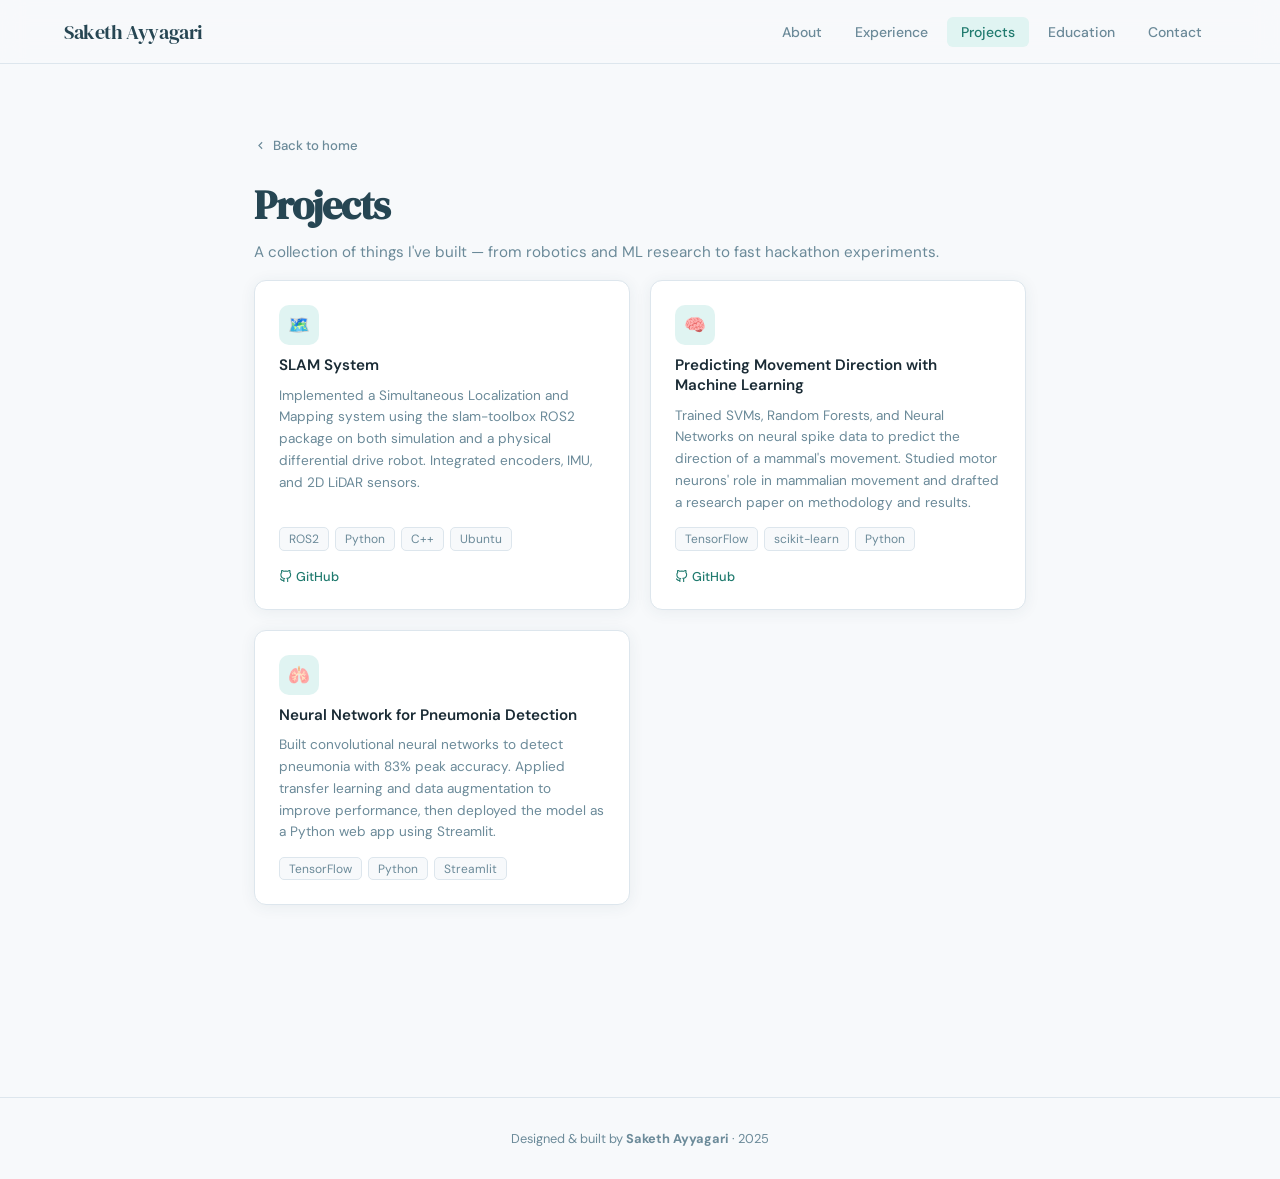
==== commit fc585430: "changed project title for comp neuro research project" ====
--- a/projects.html
+++ b/projects.html
@@ -60,7 +60,7 @@
 
         <div class="project-card">
           <div class="project-icon">🧠</div>
-          <div class="project-title">Predicting Movement Direction with ML</div>
+          <div class="project-title">Predicting Movement Direction with Machine Learning</div>
           <p class="project-desc">Trained SVMs, Random Forests, and Neural Networks on neural spike data to predict the direction of a mammal's movement. Studied motor neurons' role in mammalian movement and drafted a research paper on methodology and results.</p>
           <div class="project-tags">
             <span class="project-tag">TensorFlow</span>
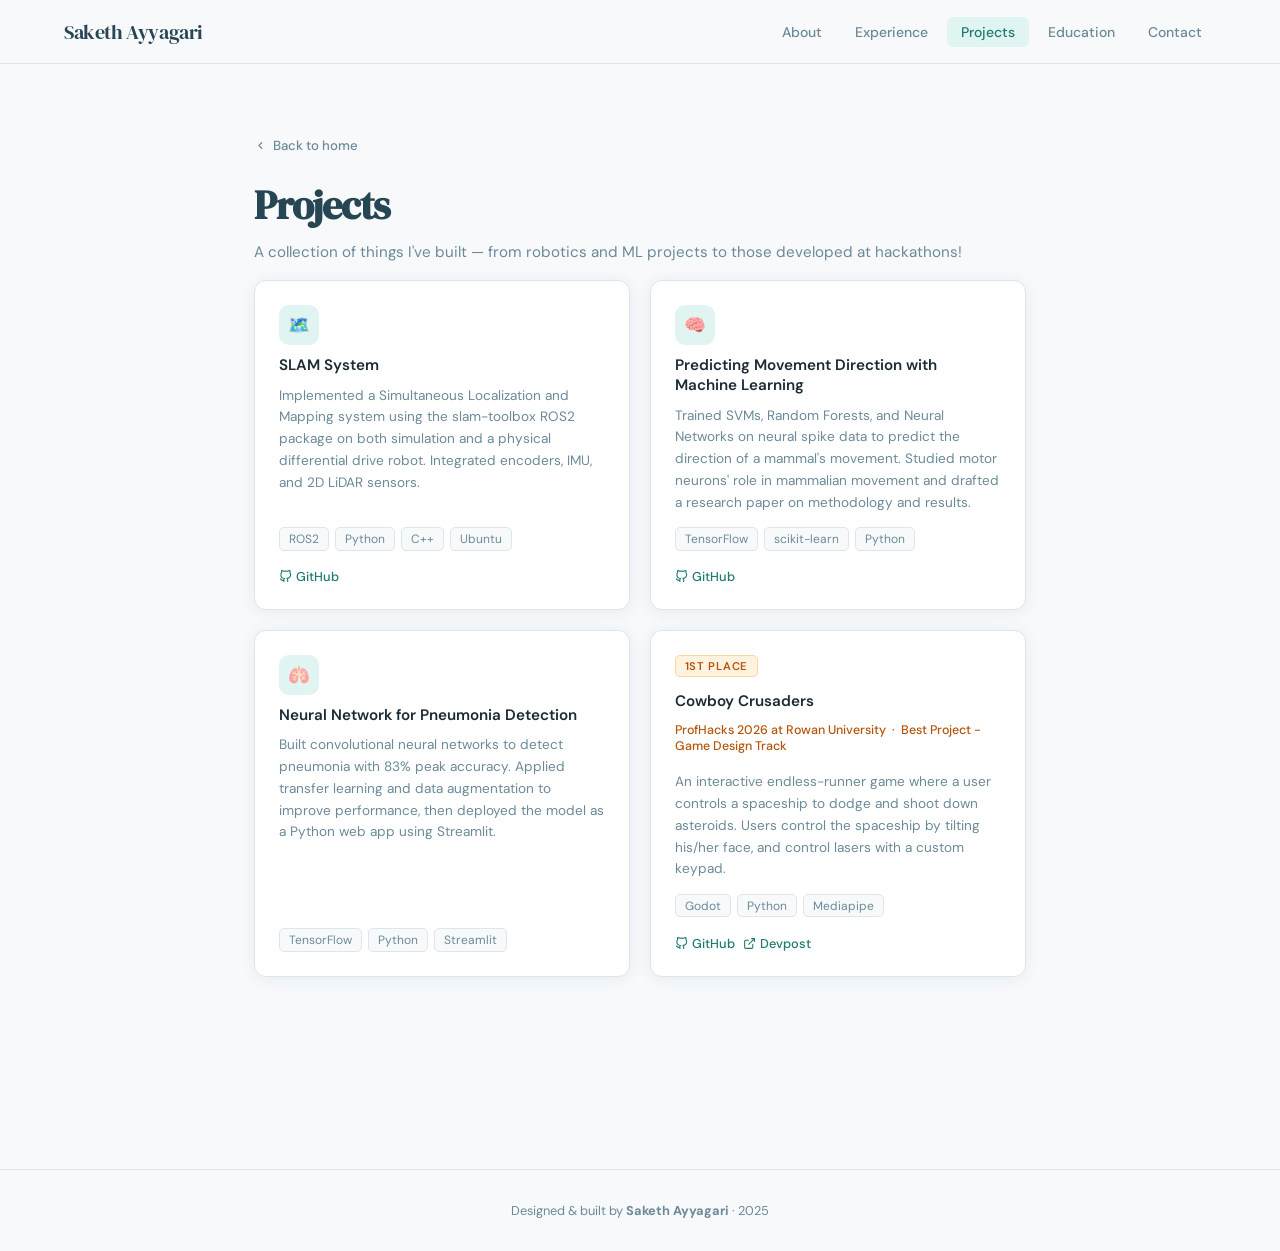
==== commit ce4cd716: "Added profhacks 2026 project to "projects.html"" ====
--- a/projects.html
+++ b/projects.html
@@ -29,7 +29,7 @@
       Back to home
     </a>
     <h1>Projects</h1>
-    <p>A collection of things I've built — from robotics and ML research to fast hackathon experiments.</p>
+    <p>A collection of things I've built — from robotics and ML projects to those developed at hackathons!</p>
   </div>
 
   <div class="section" style="max-width:900px;margin:0 auto;padding:0 clamp(1.5rem,5vw,2rem) 6rem;opacity:1;transform:none;">
@@ -84,26 +84,29 @@
         </div>
 
         <!-- HACKATHON PROJECTS -->
-        <!-- <div class="project-card">
+        <div class="project-card">
           <div style="display:flex;align-items:center;justify-content:space-between;gap:0.5rem;flex-wrap:wrap;margin-bottom:0.25rem;">
-            <div class="project-icon">&#127942;</div>
-            <span class="hackathon-badge">&#127885; 1st Place</span>
+            <span class="hackathon-badge">1st Place</span>
           </div>
-          <div class="project-title">HackProject One</div>
-          <div class="project-award">HackathonName 2024 &nbsp;&middot;&nbsp; Best Overall</div>
-          <p class="project-desc" style="margin-top:0.5rem;">Built in 24 hours — describe the problem you tackled, what you built, and what made it stand out to the judges.</p>
+          <div class="project-title">Cowboy Crusaders</div>
+          <div class="project-award">ProfHacks 2026 at Rowan University &nbsp;&middot;&nbsp; Best Project - Game Design Track</div>
+          <p class="project-desc" style="margin-top:0.5rem;">
+            An interactive endless-runner game where a user controls a spaceship to dodge
+            and shoot down asteroids. Users control the spaceship by tilting his/her face, and control
+            lasers with a custom keypad. 
+          </p>
           <div class="project-tags">
-            <span class="project-tag">React</span>
-            <span class="project-tag">OpenAI API</span>
-            <span class="project-tag">Firebase</span>
+            <span class="project-tag">Godot</span>
+            <span class="project-tag">Python</span>
+            <span class="project-tag">Mediapipe</span>
           </div>
           <div class="project-links">
-            <a href="#"><svg width="13" height="13" viewBox="0 0 24 24" fill="none" stroke="currentColor" stroke-width="2"><path d="M9 19c-5 1.5-5-2.5-7-3m14 6v-3.87a3.37 3.37 0 0 0-.94-2.61c3.14-.35 6.44-1.54 6.44-7A5.44 5.44 0 0 0 20 4.77 5.07 5.07 0 0 0 19.91 1S18.73.65 16 2.48a13.38 13.38 0 0 0-7 0C6.27.65 5.09 1 5.09 1A5.07 5.07 0 0 0 5 4.77a5.44 5.44 0 0 0-1.5 3.78c0 5.42 3.3 6.61 6.44 7A3.37 3.37 0 0 0 9 18.13V22"/></svg> GitHub</a>
-            <a href="#"><svg width="13" height="13" viewBox="0 0 24 24" fill="none" stroke="currentColor" stroke-width="2"><path d="M18 13v6a2 2 0 0 1-2 2H5a2 2 0 0 1-2-2V8a2 2 0 0 1 2-2h6"/><polyline points="15 3 21 3 21 9"/><line x1="10" y1="14" x2="21" y2="3"/></svg> Devpost</a>
+            <a href="https://github.com/Saketh-Ayyagari/cowboy-crusaders-profhacks-2026"><svg width="13" height="13" viewBox="0 0 24 24" fill="none" stroke="currentColor" stroke-width="2"><path d="M9 19c-5 1.5-5-2.5-7-3m14 6v-3.87a3.37 3.37 0 0 0-.94-2.61c3.14-.35 6.44-1.54 6.44-7A5.44 5.44 0 0 0 20 4.77 5.07 5.07 0 0 0 19.91 1S18.73.65 16 2.48a13.38 13.38 0 0 0-7 0C6.27.65 5.09 1 5.09 1A5.07 5.07 0 0 0 5 4.77a5.44 5.44 0 0 0-1.5 3.78c0 5.42 3.3 6.61 6.44 7A3.37 3.37 0 0 0 9 18.13V22"/></svg> GitHub</a>
+            <a href="https://devpost.com/software/cowboy-crusaders?ref_content=user-portfolio&ref_feature=in_progress"><svg width="13" height="13" viewBox="0 0 24 24" fill="none" stroke="currentColor" stroke-width="2"><path d="M18 13v6a2 2 0 0 1-2 2H5a2 2 0 0 1-2-2V8a2 2 0 0 1 2-2h6"/><polyline points="15 3 21 3 21 9"/><line x1="10" y1="14" x2="21" y2="3"/></svg> Devpost</a>
           </div>
         </div>
 
-        <div class="project-card">
+        <!-- <div class="project-card">
           <div style="display:flex;align-items:center;justify-content:space-between;gap:0.5rem;flex-wrap:wrap;margin-bottom:0.25rem;">
             <div class="project-icon">&#9889;</div>
             <span class="hackathon-badge">&#129352; 2nd Place</span>
@@ -137,7 +140,7 @@
           <div class="project-links">
             <a href="#"><svg width="13" height="13" viewBox="0 0 24 24" fill="none" stroke="currentColor" stroke-width="2"><path d="M9 19c-5 1.5-5-2.5-7-3m14 6v-3.87a3.37 3.37 0 0 0-.94-2.61c3.14-.35 6.44-1.54 6.44-7A5.44 5.44 0 0 0 20 4.77 5.07 5.07 0 0 0 19.91 1S18.73.65 16 2.48a13.38 13.38 0 0 0-7 0C6.27.65 5.09 1 5.09 1A5.07 5.07 0 0 0 5 4.77a5.44 5.44 0 0 0-1.5 3.78c0 5.42 3.3 6.61 6.44 7A3.37 3.37 0 0 0 9 18.13V22"/></svg> GitHub</a>
           </div>
-        </div> -->
+        </div>  -->
 
       </div>
     </div>
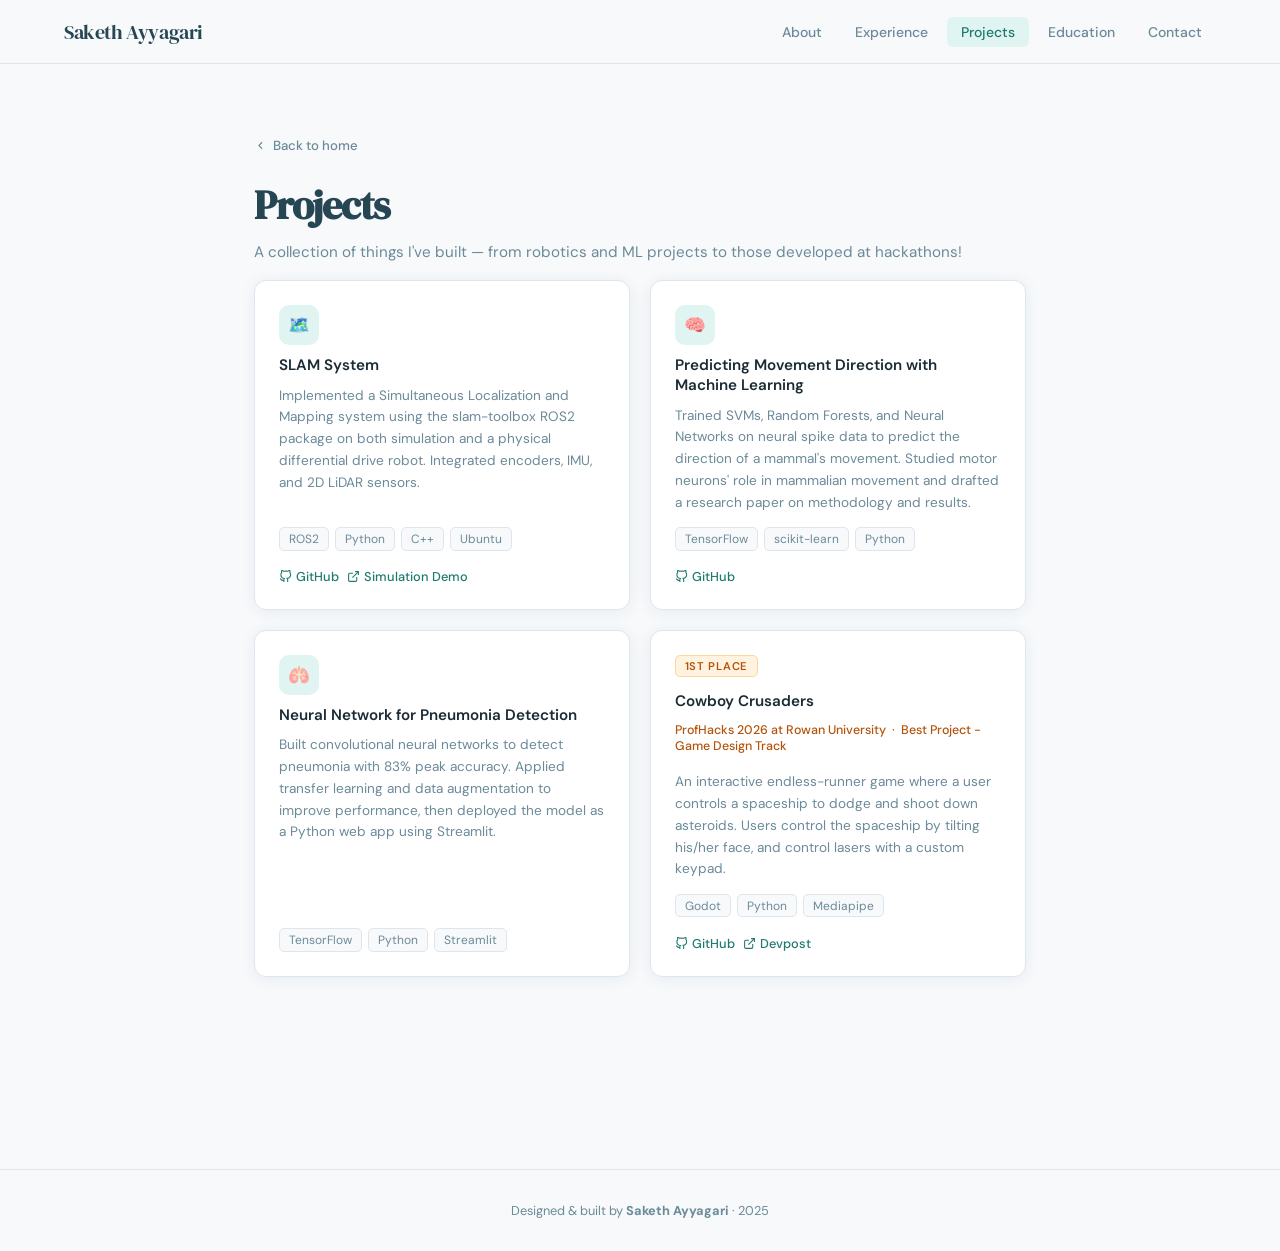
==== commit 6414d6e9: "current version of resume (word tweaks); added "simulation demo" video to SLAM project." ====
--- a/projects.html
+++ b/projects.html
@@ -34,11 +34,6 @@
 
   <div class="section" style="max-width:900px;margin:0 auto;padding:0 clamp(1.5rem,5vw,2rem) 6rem;opacity:1;transform:none;">
 
-    <!-- <div class="tab-bar">
-      <button class="tab-btn active" data-tab="technical">&#9881;&#65039; &nbsp;Technical</button>
-      <button class="tab-btn" data-tab="hackathon">&#9889; &nbsp;Hackathon</button>
-    </div> -->
-
     <!-- TECHNICAL PROJECTS -->
     <div class="tab-panel active" id="tab-technical">
       <div class="projects-grid">
@@ -55,6 +50,7 @@
           </div>
           <div class="project-links">
             <a href="https://github.com/Saketh-Ayyagari/SLAM-ROS2-Backend"><svg width="13" height="13" viewBox="0 0 24 24" fill="none" stroke="currentColor" stroke-width="2"><path d="M9 19c-5 1.5-5-2.5-7-3m14 6v-3.87a3.37 3.37 0 0 0-.94-2.61c3.14-.35 6.44-1.54 6.44-7A5.44 5.44 0 0 0 20 4.77 5.07 5.07 0 0 0 19.91 1S18.73.65 16 2.48a13.38 13.38 0 0 0-7 0C6.27.65 5.09 1 5.09 1A5.07 5.07 0 0 0 5 4.77a5.44 5.44 0 0 0-1.5 3.78c0 5.42 3.3 6.61 6.44 7A3.37 3.37 0 0 0 9 18.13V22"/></svg> GitHub</a>
+            <a href="https://drive.google.com/file/d/1cUvWnL-p3gu9Ox1jkPIlrbeZ2Lp0mpWm/view?usp=sharing"><svg width="13" height="13" viewBox="0 0 24 24" fill="none" stroke="currentColor" stroke-width="2"><path d="M18 13v6a2 2 0 0 1-2 2H5a2 2 0 0 1-2-2V8a2 2 0 0 1 2-2h6"/><polyline points="15 3 21 3 21 9"/><line x1="10" y1="14" x2="21" y2="3"/></svg>Simulation Demo</a>
           </div>
         </div>
 
--- a/styles.css
+++ b/styles.css
@@ -226,6 +226,8 @@
 
 .about-card.wide { grid-column: 1 / -1; }
 
+.about-grid > .about-card:nth-child(2) { grid-column: 1 / -1; }
+
 .about-card h3 {
   font-size: 0.75rem;
   font-weight: 500;
@@ -240,7 +242,7 @@
   display: flex;
   flex-wrap: wrap;
   gap: 0.5rem;
-  margin-top: 0.75rem;
+  margin-top: 0.75rem; 
 }
 
 .skill-tag {
